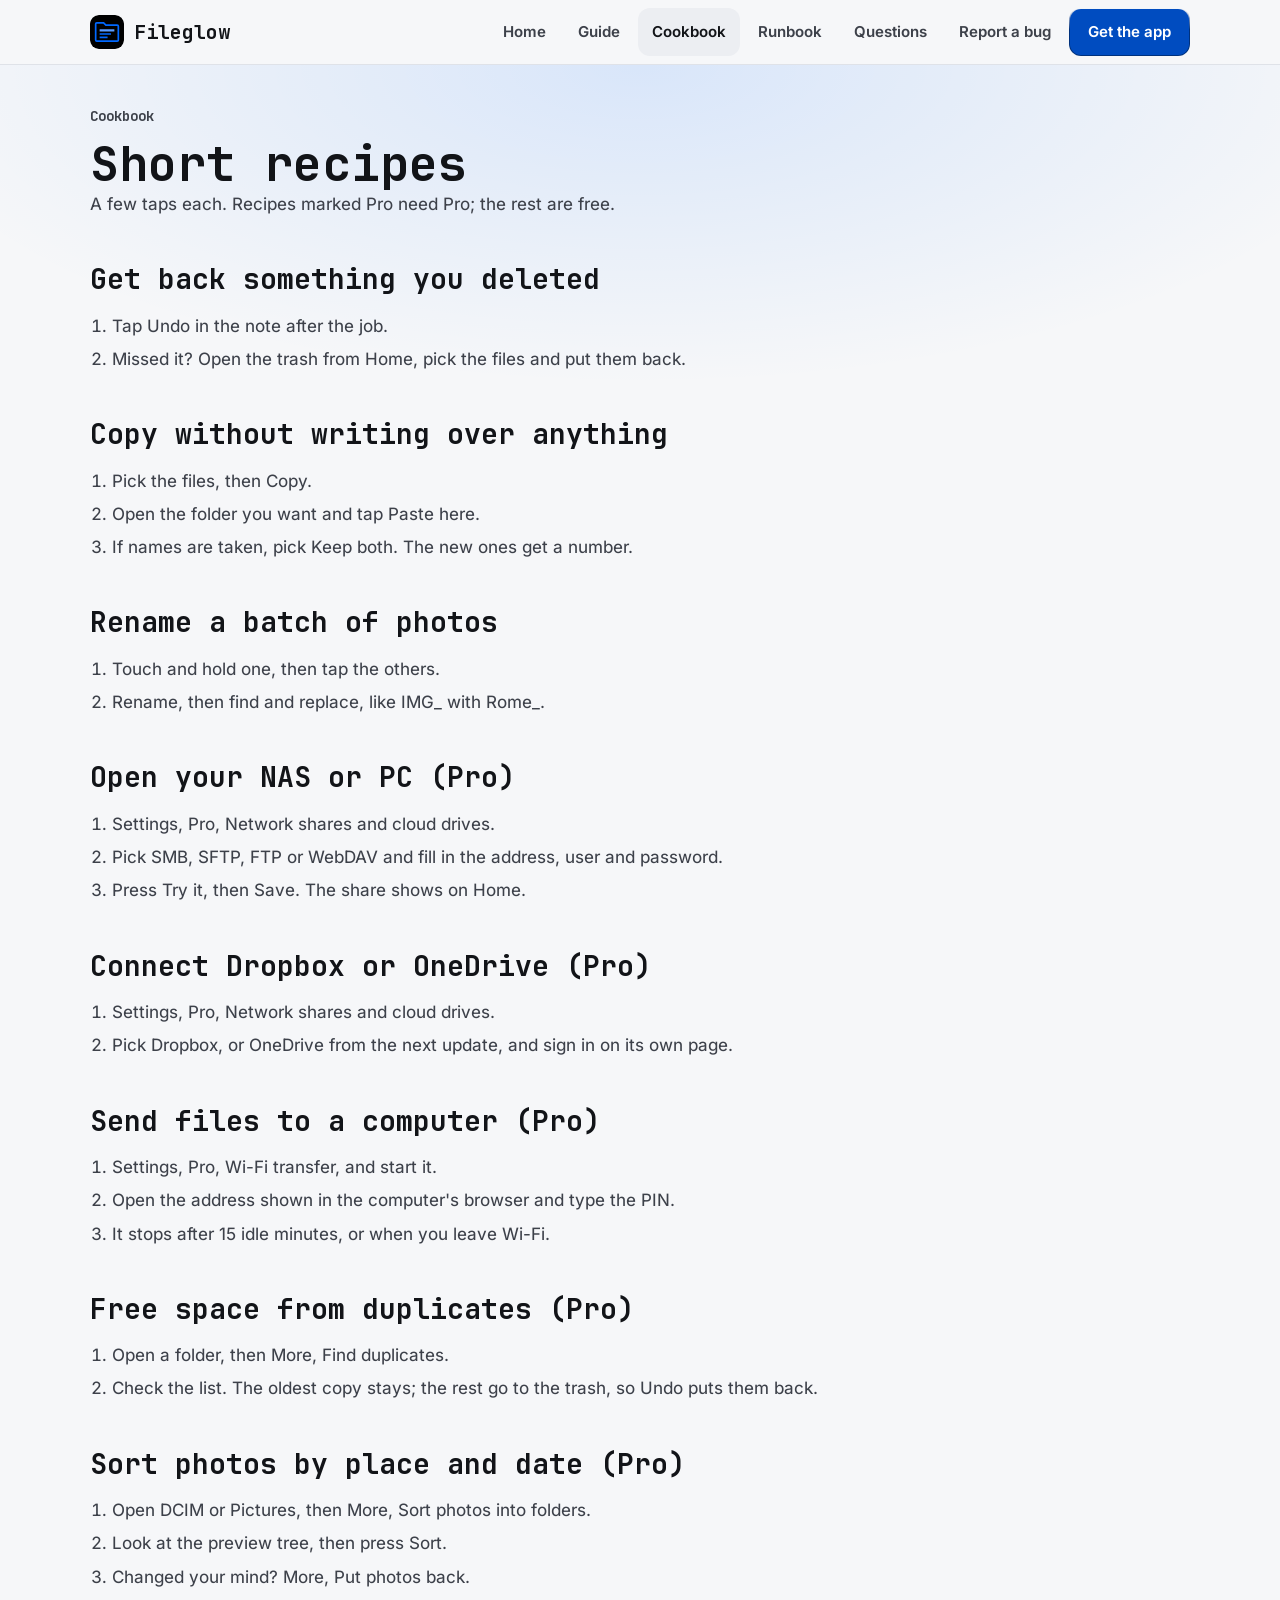
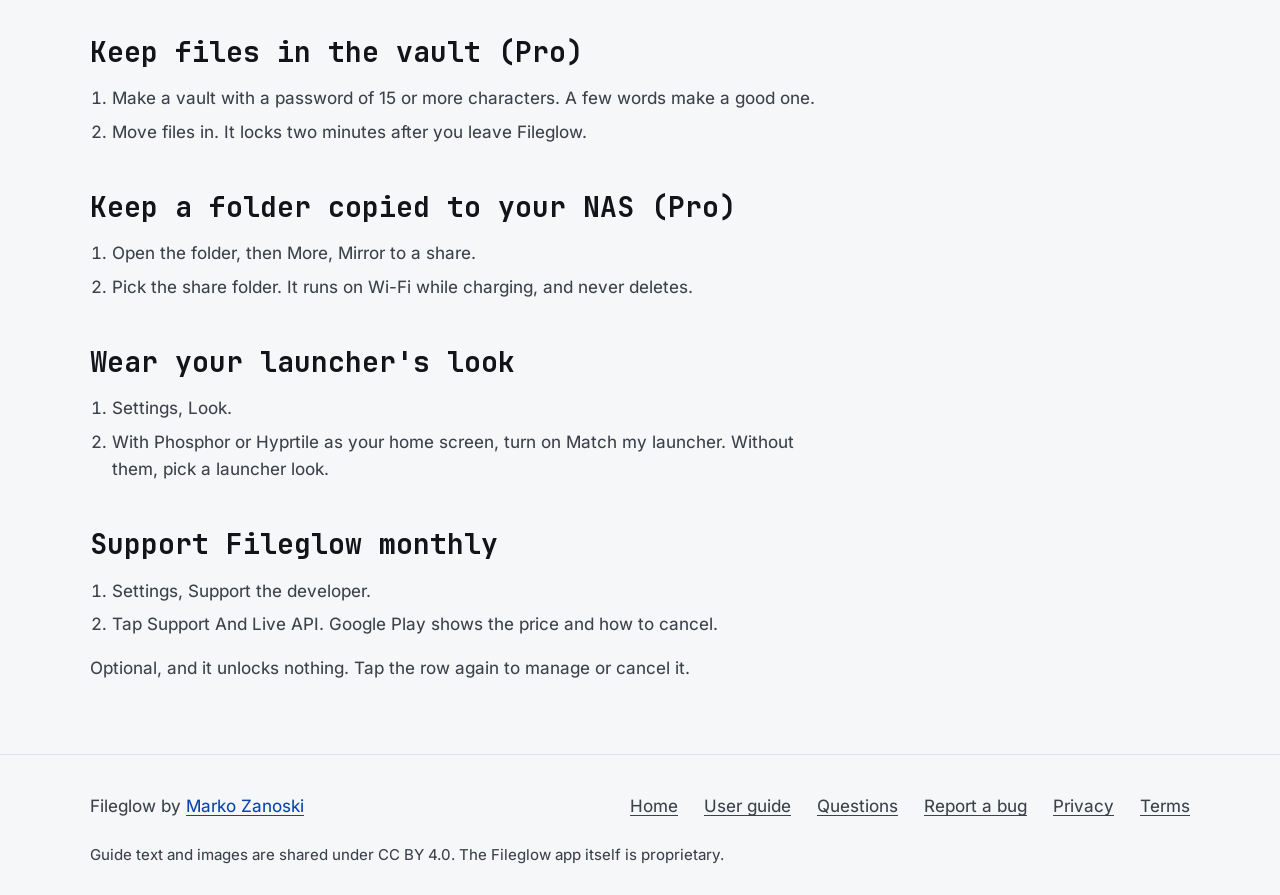
==== docs/cookbook.html @ 3157a940 "Add a cookbook and a runbook, and cover OneDrive, RAR5, the folder menu view options, the zip bomb g" ====
<!doctype html>
<html lang="en">
<head>
<meta charset="utf-8">
<meta name="viewport" content="width=device-width, initial-scale=1, viewport-fit=cover">
<title>Cookbook · Fileglow user guide</title>
<meta name="description" content="Short Fileglow recipes: undo a delete, copy without writing over, connect a NAS or OneDrive, Wi-Fi transfer, duplicates, sort photos, the vault and more.">
<meta name="theme-color" content="#f6f7f9" media="(prefers-color-scheme: light)">
<meta name="theme-color" content="#000000" media="(prefers-color-scheme: dark)">
<meta property="og:title" content="Cookbook · Fileglow user guide">
<meta property="og:description" content="Short Fileglow recipes: undo a delete, copy without writing over, connect a NAS or OneDrive, Wi-Fi transfer, duplicates, sort photos, the vault and more.">
<link rel="icon" href="img/icon.svg" type="image/svg+xml">
<link rel="preload" href="fonts/jetbrains-mono-bold.woff2" as="font" type="font/woff2" crossorigin>
<link rel="preload" href="fonts/inter-regular.woff2" as="font" type="font/woff2" crossorigin>
<style>:root {
color-scheme: light dark;
--zs-fill: #004cc0;
--zs-on-fill: #ffffff;
--zs-glow: #0068ff;
--zs-mono: "JetBrains Mono", ui-monospace, "SF Mono", Menlo, Consolas, monospace;
--zs-sans: "Inter", system-ui, -apple-system, "Segoe UI", Roboto, sans-serif;
--zs-fs: 1;
--zs-type-screen-title: calc(27px * var(--zs-fs));
--zs-type-app-bar-title: calc(22px * var(--zs-fs));
--zs-type-pro-headline: calc(22px * var(--zs-fs));
--zs-type-sheet-title: calc(18px * var(--zs-fs));
--zs-type-sheet-title-big: calc(22px * var(--zs-fs));
--zs-type-section-label: calc(13px * var(--zs-fs));
--zs-type-panel-value: calc(19px * var(--zs-fs));
--zs-type-number: calc(20px * var(--zs-fs));
--zs-type-version: calc(17px * var(--zs-fs));
--zs-type-body: calc(15px * var(--zs-fs));
--zs-type-key: calc(15px * var(--zs-fs));
--zs-type-key-main: calc(16px * var(--zs-fs));
--zs-type-header-key: calc(13px * var(--zs-fs));
--zs-type-item-name: calc(15px * var(--zs-fs));
--zs-type-feature-name: calc(15px * var(--zs-fs));
--zs-type-pitch: calc(14.5px * var(--zs-fs));
--zs-type-hint: calc(14px * var(--zs-fs));
--zs-type-small: calc(13.5px * var(--zs-fs));
--zs-type-feature-line: calc(13px * var(--zs-fs));
--zs-type-nav-label: calc(12.5px * var(--zs-fs));
--zs-type-chip: calc(12.5px * var(--zs-fs));
--zs-type-meta: calc(12.5px * var(--zs-fs));
--zs-type-axis: calc(12px * var(--zs-fs));
--zs-r-plate: 16px;
--zs-r-key: 14px;
--zs-r-key-focus-inner: 10px;
--zs-r-header-key: 12px;
--zs-r-icon-button: 12px;
--zs-r-row: 12px;
--zs-r-note: 12px;
--zs-r-theme-tile: 14px;
--zs-r-tile-preview: 9px;
--zs-r-feature-tile: 10px;
--zs-r-list-icon: 10px;
--zs-r-sheet-top: 24px;
--zs-r-grab: 4px;
--zs-r-pill: 999px;
--zs-r-chip: 999px;
--zs-r-switch: 999px;
--zs-key-h: 52px;
--zs-header-key-h: 48px;
--zs-touch: 48px;
--zs-row-h: 52px;
--zs-item-h: 56px;
--zs-nav-item-h: 56px;
--zs-pill-w: 60px;
--zs-pill-h: 32px;
--zs-pro-row-h: 60px;
--zs-content-max: 1100px;
--zs-press-ms: 70ms;
--zs-release-ms: 140ms;
--zs-look-ms: 250ms;
--zs-pill-ms: 200ms;
--zs-s0: 2px;
--zs-s1: 4px;
--zs-s2: 6px;
--zs-s3: 8px;
--zs-s4: 10px;
--zs-s5: 12px;
--zs-s6: 14px;
--zs-s7: 16px;
--zs-s8: 18px;
--zs-s9: 22px;
--zs-s10: 26px;
--zs-s11: 28px;
--zs-s12: 32px;
--zs-s13: 48px;
--zs-ground: #f6f7f9;
--zs-plate: #ffffff;
--zs-well: #eceef2;
--zs-line: #dfe2e8;
--zs-edge: #7b808c;
--zs-bevel: #ffffff;
--zs-text: #121418;
--zs-soft: #3d414a;
--zs-blue: #0a45ad;
--zs-on-blue: #ffffff;
--zs-ok: #0a5530;
--zs-warn: #5c3a00;
--zs-bad: #931313;
--zs-scrim: rgba(18,20,24,.38);
--zs-chosen: #e8f0ff;
--zs-on-chosen: #0a3f9e;
--zs-risky-fill: #fde8e7;
--zs-risky-text: #8a1010;
--zs-risky-line: #d42a20;
--zs-live-dot: #1a7f4b;
}
@media (prefers-color-scheme: dark) {
:root:not([data-look]), :root[data-look="auto"] {
--zs-ground: #000000;
--zs-plate: #0d0d10;
--zs-well: #16171b;
--zs-line: #24252b;
--zs-edge: #646771;
--zs-bevel: #34363e;
--zs-text: #ffffff;
--zs-soft: #b6b8c0;
--zs-blue: #7aaeff;
--zs-on-blue: #04132e;
--zs-ok: #6fdc9b;
--zs-warn: #f2c06b;
--zs-bad: #ff9d97;
--zs-scrim: rgba(0,0,0,.6);
--zs-chosen: #0a2350;
--zs-on-chosen: #ffffff;
--zs-risky-fill: #2a0d10;
--zs-risky-text: #ffb4ae;
--zs-risky-line: #ff5a4f;
--zs-live-dot: #3ecf8e;
}
}
:root[data-look="light"] {
color-scheme: light;
--zs-ground: #f6f7f9;
--zs-plate: #ffffff;
--zs-well: #eceef2;
--zs-line: #dfe2e8;
--zs-edge: #7b808c;
--zs-bevel: #ffffff;
--zs-text: #121418;
--zs-soft: #3d414a;
--zs-blue: #0a45ad;
--zs-on-blue: #ffffff;
--zs-ok: #0a5530;
--zs-warn: #5c3a00;
--zs-bad: #931313;
--zs-scrim: rgba(18,20,24,.38);
--zs-chosen: #e8f0ff;
--zs-on-chosen: #0a3f9e;
--zs-risky-fill: #fde8e7;
--zs-risky-text: #8a1010;
--zs-risky-line: #d42a20;
--zs-live-dot: #1a7f4b;
}
:root[data-look="dark"] {
color-scheme: dark;
--zs-ground: #111215;
--zs-plate: #18191d;
--zs-well: #1f2126;
--zs-line: #2a2c33;
--zs-edge: #6c707b;
--zs-bevel: #3a3d46;
--zs-text: #eceef2;
--zs-soft: #b5b8c1;
--zs-blue: #86b6ff;
--zs-on-blue: #04132e;
--zs-ok: #6fdc9b;
--zs-warn: #f2c06b;
--zs-bad: #ff9d97;
--zs-scrim: rgba(0,0,0,.55);
--zs-chosen: #0a2350;
--zs-on-chosen: #ffffff;
--zs-risky-fill: #2a0d10;
--zs-risky-text: #ffb4ae;
--zs-risky-line: #ff5a4f;
--zs-live-dot: #3ecf8e;
}
:root[data-look="black"] {
color-scheme: dark;
--zs-ground: #000000;
--zs-plate: #0d0d10;
--zs-well: #16171b;
--zs-line: #24252b;
--zs-edge: #646771;
--zs-bevel: #34363e;
--zs-text: #ffffff;
--zs-soft: #b6b8c0;
--zs-blue: #7aaeff;
--zs-on-blue: #04132e;
--zs-ok: #6fdc9b;
--zs-warn: #f2c06b;
--zs-bad: #ff9d97;
--zs-scrim: rgba(0,0,0,.6);
--zs-chosen: #0a2350;
--zs-on-chosen: #ffffff;
--zs-risky-fill: #2a0d10;
--zs-risky-text: #ffb4ae;
--zs-risky-line: #ff5a4f;
--zs-live-dot: #3ecf8e;
}
@media (prefers-reduced-motion: reduce) { :root { --zs-press-ms: 0ms; --zs-release-ms: 0ms; --zs-look-ms: 0ms; --zs-pill-ms: 0ms; } }
@font-face { font-family: Inter; src: url(fonts/inter-regular.woff2) format("woff2"); font-weight: 400; font-display: swap; }
@font-face { font-family: Inter; src: url(fonts/inter-semibold.woff2) format("woff2"); font-weight: 600; font-display: swap; }
@font-face { font-family: "JetBrains Mono"; src: url(fonts/jetbrains-mono-bold.woff2) format("woff2"); font-weight: 700; font-display: swap; }
* { box-sizing: border-box; }
html { background: var(--zs-ground); scroll-behavior: smooth; -webkit-text-size-adjust: 100%; }
@media (prefers-reduced-motion: reduce) { html { scroll-behavior: auto; } }
body { margin: 0; color: var(--zs-text); background: var(--zs-ground); font: 400 1.0625rem/1.6 var(--zs-sans); -webkit-font-smoothing: antialiased; }
img, svg { display: block; max-width: 100%; }
a { color: var(--zs-blue); text-underline-offset: .2em; }
a:hover { text-decoration-thickness: 2px; }
:focus-visible { outline: 2px solid var(--zs-glow); outline-offset: 3px; border-radius: var(--zs-r-row); }
.skip { position: absolute; left: -999px; top: 8px; z-index: 20; background: var(--zs-fill); color: var(--zs-on-fill); padding: 12px 18px; border-radius: var(--zs-r-key); font-weight: 600; }
.skip:focus { left: 12px; }
.wrap { width: min(var(--zs-content-max), 100% - 40px); margin-inline: auto; }
h1, h2, .lbl { font-family: var(--zs-mono); font-weight: 700; letter-spacing: 0; margin: 0; }
h1, h2, h3 { text-wrap: balance; }
p, li, dd { text-wrap: pretty; }
h1 { font-size: clamp(2rem, 5.2vw, 3rem); line-height: 1.12; }
h2 { font-size: clamp(1.375rem, 3vw, 1.75rem); line-height: 1.2; margin: 44px 0 12px; }
h3, .h3 { font: 600 1.125rem/1.35 var(--zs-sans); margin: 0; }
.lbl { font-size: .875rem; color: var(--zs-soft); margin: 0 0 10px; }
p { margin: 0; }
p + p { margin-top: 12px; }
.bar { position: sticky; top: 0; z-index: 10; background: var(--zs-ground); border-bottom: 1px solid var(--zs-line); padding-top: env(safe-area-inset-top, 0px); }
.bar .wrap { display: flex; flex-wrap: wrap; align-items: center; justify-content: space-between; gap: 0 12px; min-height: 64px; padding-block: 8px; }
.brand { display: flex; align-items: center; gap: 10px; min-height: 48px; color: var(--zs-text); text-decoration: none; font: 700 1.25rem/1 var(--zs-mono); white-space: nowrap; }
.brand img { width: 34px; height: 34px; border-radius: 9px; }
.bar nav { display: flex; align-items: center; gap: 4px; }
.bar nav a { display: inline-flex; align-items: center; min-height: 48px; padding: 0 14px; border-radius: var(--zs-r-row); color: var(--zs-soft); font-weight: 600; font-size: .9375rem; text-decoration: none; white-space: nowrap; }
.bar nav a:hover, .bar nav a[aria-current] { color: var(--zs-text); background: var(--zs-well); }
@media (max-width: 760px) { .hide-s { display: none !important; } }
.key { display: inline-flex; align-items: center; justify-content: center; gap: 10px; min-height: var(--zs-key-h); padding: 0 22px; border-radius: var(--zs-r-key); border: 1px solid transparent; font: 600 1rem/1.2 var(--zs-sans); text-decoration: none; text-align: center; cursor: pointer; transition: transform var(--zs-release-ms) ease, filter var(--zs-release-ms) ease; }
.key:active { transform: scale(.97); transition-duration: var(--zs-press-ms); }
.key.filled, .bar nav a.key { color: var(--zs-on-fill); background: linear-gradient(var(--zs-fill), var(--zs-fill)) padding-box, linear-gradient(to bottom, rgba(255,255,255,.32), color-mix(in srgb, var(--zs-fill) 65%, #000) 45%) border-box; }
.key.filled:hover, .bar nav a.key:hover { color: var(--zs-on-fill); filter: brightness(1.08); }
.bar nav a.key { min-height: 48px; padding: 0 18px; border-radius: var(--zs-r-header-key); }
.key.tonal { color: var(--zs-text); background: linear-gradient(var(--zs-well), var(--zs-well)) padding-box, linear-gradient(to bottom, var(--zs-bevel), var(--zs-line) 45%) border-box; }
.keys { display: grid; gap: 10px; margin-top: 28px; max-width: 34rem; }
@media (min-width: 35em) { .keys { grid-auto-flow: column; grid-auto-columns: minmax(0, 1fr); } }
.plate { background: var(--zs-plate); border: 1px solid var(--zs-line); border-radius: var(--zs-r-plate); box-shadow: 0 1px 0 var(--zs-bevel) inset; }
.page { position: relative; isolation: isolate; padding-block: 40px 72px; }
.page::before { content: ""; position: absolute; inset: 0 0 auto; height: 320px; z-index: -1; pointer-events: none; background: radial-gradient(60% 100% at 50% 0%, color-mix(in srgb, var(--zs-glow) 12%, transparent), transparent); }
.lede { margin-top: 16px; max-width: 40rem; color: var(--zs-soft); font-size: clamp(1.0625rem, 1.8vw, 1.25rem); }
.doc { max-width: 46rem; overflow-wrap: break-word; }
.doc p, .doc li { color: var(--zs-soft); }
.doc strong, .doc b { color: var(--zs-text); font-weight: 600; }
.doc ul, .doc ol { padding-left: 1.3em; }
.doc li + li { margin-top: 6px; }
dl.rows { margin: 16px 0 0; padding: 4px 0; }
dl.rows > div { padding: 14px 18px; }
dl.rows > div + div { border-top: 1px solid var(--zs-line); }
dl.rows dt { font-weight: 600; color: var(--zs-text); }
dl.rows dd { margin: 2px 0 0; color: var(--zs-soft); }
.with-shot { display: grid; grid-template-columns: minmax(0, 1fr); gap: 24px; align-items: start; }
@media (min-width: 840px) { .with-shot { grid-template-columns: minmax(0, 1fr) 260px; gap: 56px; } .with-shot > figure { position: sticky; top: 88px; margin-top: 44px; } }
figure { margin: 0; }
figure img { width: 100%; height: auto; aspect-ratio: 9 / 20; border-radius: 20px; border: 1px solid var(--zs-line); background: var(--zs-plate); }
.with-shot > figure { max-width: 260px; }
figcaption { margin-top: 10px; font-weight: 600; }
figcaption span { display: block; font-weight: 400; color: var(--zs-soft); font-size: .9375rem; }
.shots { display: grid; gap: 16px; grid-template-columns: repeat(2, minmax(0, 1fr)); margin: 32px 0 0; padding: 0; list-style: none; }
@media (min-width: 840px) { .shots { grid-template-columns: repeat(4, minmax(0, 1fr)); gap: 24px; } }
figure.tv img { aspect-ratio: 16 / 9; border-radius: 14px; }
.tvshots { display: grid; gap: 20px; grid-template-columns: minmax(0, 1fr); margin: 24px 0 0; padding: 0; list-style: none; }
@media (min-width: 640px) { .tvshots { grid-template-columns: repeat(2, minmax(0, 1fr)); } }
.cards { display: grid; gap: 12px; margin-top: 24px; }
@media (min-width: 840px) { .cards { grid-template-columns: 1fr 1fr; } }
.card { padding: 22px; display: flex; flex-direction: column; gap: 6px; }
.card p { color: var(--zs-soft); }
.card .key { margin-top: auto; align-self: start; }
.card p:last-of-type { margin-bottom: 14px; }
.mail { color: var(--zs-text); }
.sr { position: absolute; width: 1px; height: 1px; overflow: hidden; clip-path: inset(50%); white-space: nowrap; }
footer { border-top: 1px solid var(--zs-line); padding: 28px 0 calc(28px + env(safe-area-inset-bottom, 0px)); color: var(--zs-soft); }
footer .wrap { display: flex; flex-wrap: wrap; gap: 12px 24px; justify-content: space-between; align-items: center; }
footer nav { display: flex; flex-wrap: wrap; gap: 2px; margin-inline: -12px; }
footer nav a { display: inline-flex; align-items: center; min-height: 48px; padding: 0 12px; color: var(--zs-soft); border-radius: var(--zs-r-row); }
footer nav a:hover, footer nav a[aria-current] { color: var(--zs-text); }
footer .lic { flex-basis: 100%; font-size: .9375rem; }
@media (min-width: 2200px) { html { font-size: 130%; } .wrap { width: min(1600px, 100% - 96px); } }
@media (min-width: 3200px) { html { font-size: 180%; } .wrap { width: min(2400px, 100% - 160px); } }
@media (prefers-reduced-motion: reduce) { .key { transition: none; } .key:active { transform: none; } }</style>
</head>
<body>
<a class="skip" href="#main">Skip to content</a>
<header class="bar">
  <div class="wrap">
    <a class="brand" href="index.html"><img src="img/icon.svg" alt="" width="34" height="34"><span>Fileglow</span></a>
    <nav aria-label="Guide pages"><a class="hide-s" href="index.html">Home</a><a class="hide-s" href="guide.html">Guide</a><a class="hide-s" href="cookbook.html" aria-current="page">Cookbook</a><a class="hide-s" href="runbook.html">Runbook</a><a class="hide-s" href="faq.html">Questions</a><a class="hide-s" href="report.html">Report a bug</a><a class="key" href="https://play.google.com/store/apps/details?id=com.zanoshky.fileglow">Get the app</a></nav>
  </div>
</header>
<main id="main" class="page">
  <div class="wrap">

    <div class="doc">
    <p class="lbl">Cookbook</p>
    <h1>Short recipes</h1>
    <p>A few taps each. Recipes marked Pro need Pro; the rest are free.</p>

    <h2>Get back something you deleted</h2>
    <ol><li>Tap Undo in the note after the job.</li><li>Missed it? Open the trash from Home, pick the files and put them back.</li></ol>

    <h2>Copy without writing over anything</h2>
    <ol><li>Pick the files, then Copy.</li><li>Open the folder you want and tap Paste here.</li><li>If names are taken, pick Keep both. The new ones get a number.</li></ol>

    <h2>Rename a batch of photos</h2>
    <ol><li>Touch and hold one, then tap the others.</li><li>Rename, then find and replace, like IMG_ with Rome_.</li></ol>

    <h2>Open your NAS or PC (Pro)</h2>
    <ol><li>Settings, Pro, Network shares and cloud drives.</li><li>Pick SMB, SFTP, FTP or WebDAV and fill in the address, user and password.</li><li>Press Try it, then Save. The share shows on Home.</li></ol>

    <h2>Connect Dropbox or OneDrive (Pro)</h2>
    <ol><li>Settings, Pro, Network shares and cloud drives.</li><li>Pick Dropbox, or OneDrive from the next update, and sign in on its own page.</li></ol>

    <h2>Send files to a computer (Pro)</h2>
    <ol><li>Settings, Pro, Wi-Fi transfer, and start it.</li><li>Open the address shown in the computer's browser and type the PIN.</li><li>It stops after 15 idle minutes, or when you leave Wi-Fi.</li></ol>

    <h2>Free space from duplicates (Pro)</h2>
    <ol><li>Open a folder, then More, Find duplicates.</li><li>Check the list. The oldest copy stays; the rest go to the trash, so Undo puts them back.</li></ol>

    <h2>Sort photos by place and date (Pro)</h2>
    <ol><li>Open DCIM or Pictures, then More, Sort photos into folders.</li><li>Look at the preview tree, then press Sort.</li><li>Changed your mind? More, Put photos back.</li></ol>

    <h2>Keep files in the vault (Pro)</h2>
    <ol><li>Make a vault with a password of 15 or more characters. A few words make a good one.</li><li>Move files in. It locks two minutes after you leave Fileglow.</li></ol>

    <h2>Keep a folder copied to your NAS (Pro)</h2>
    <ol><li>Open the folder, then More, Mirror to a share.</li><li>Pick the share folder. It runs on Wi-Fi while charging, and never deletes.</li></ol>

    <h2>Wear your launcher's look</h2>
    <ol><li>Settings, Look.</li><li>With Phosphor or Hyprtile as your home screen, turn on Match my launcher. Without them, pick a launcher look.</li></ol>

    <h2>Support Fileglow monthly</h2>
    <ol><li>Settings, Support the developer.</li><li>Tap Support And Live API. Google Play shows the price and how to cancel.</li></ol>
    <p>Optional, and it unlocks nothing. Tap the row again to manage or cancel it.</p>
    </div>

  </div>
</main>
<footer>
  <div class="wrap">
    <span>Fileglow by <a href="https://zanoski.com">Marko Zanoski</a></span>
    <nav aria-label="Footer"><a href="https://fileglow.zanoski.com">Home</a><a href="index.html">User guide</a><a href="faq.html">Questions</a><a href="report.html">Report a bug</a><a href="https://fileglow.zanoski.com/privacy">Privacy</a><a href="https://fileglow.zanoski.com/terms">Terms</a></nav>
    <p class="lic">Guide text and images are shared under CC BY 4.0. The Fileglow app itself is proprietary.</p>
  </div>
</footer>
</body>
</html>
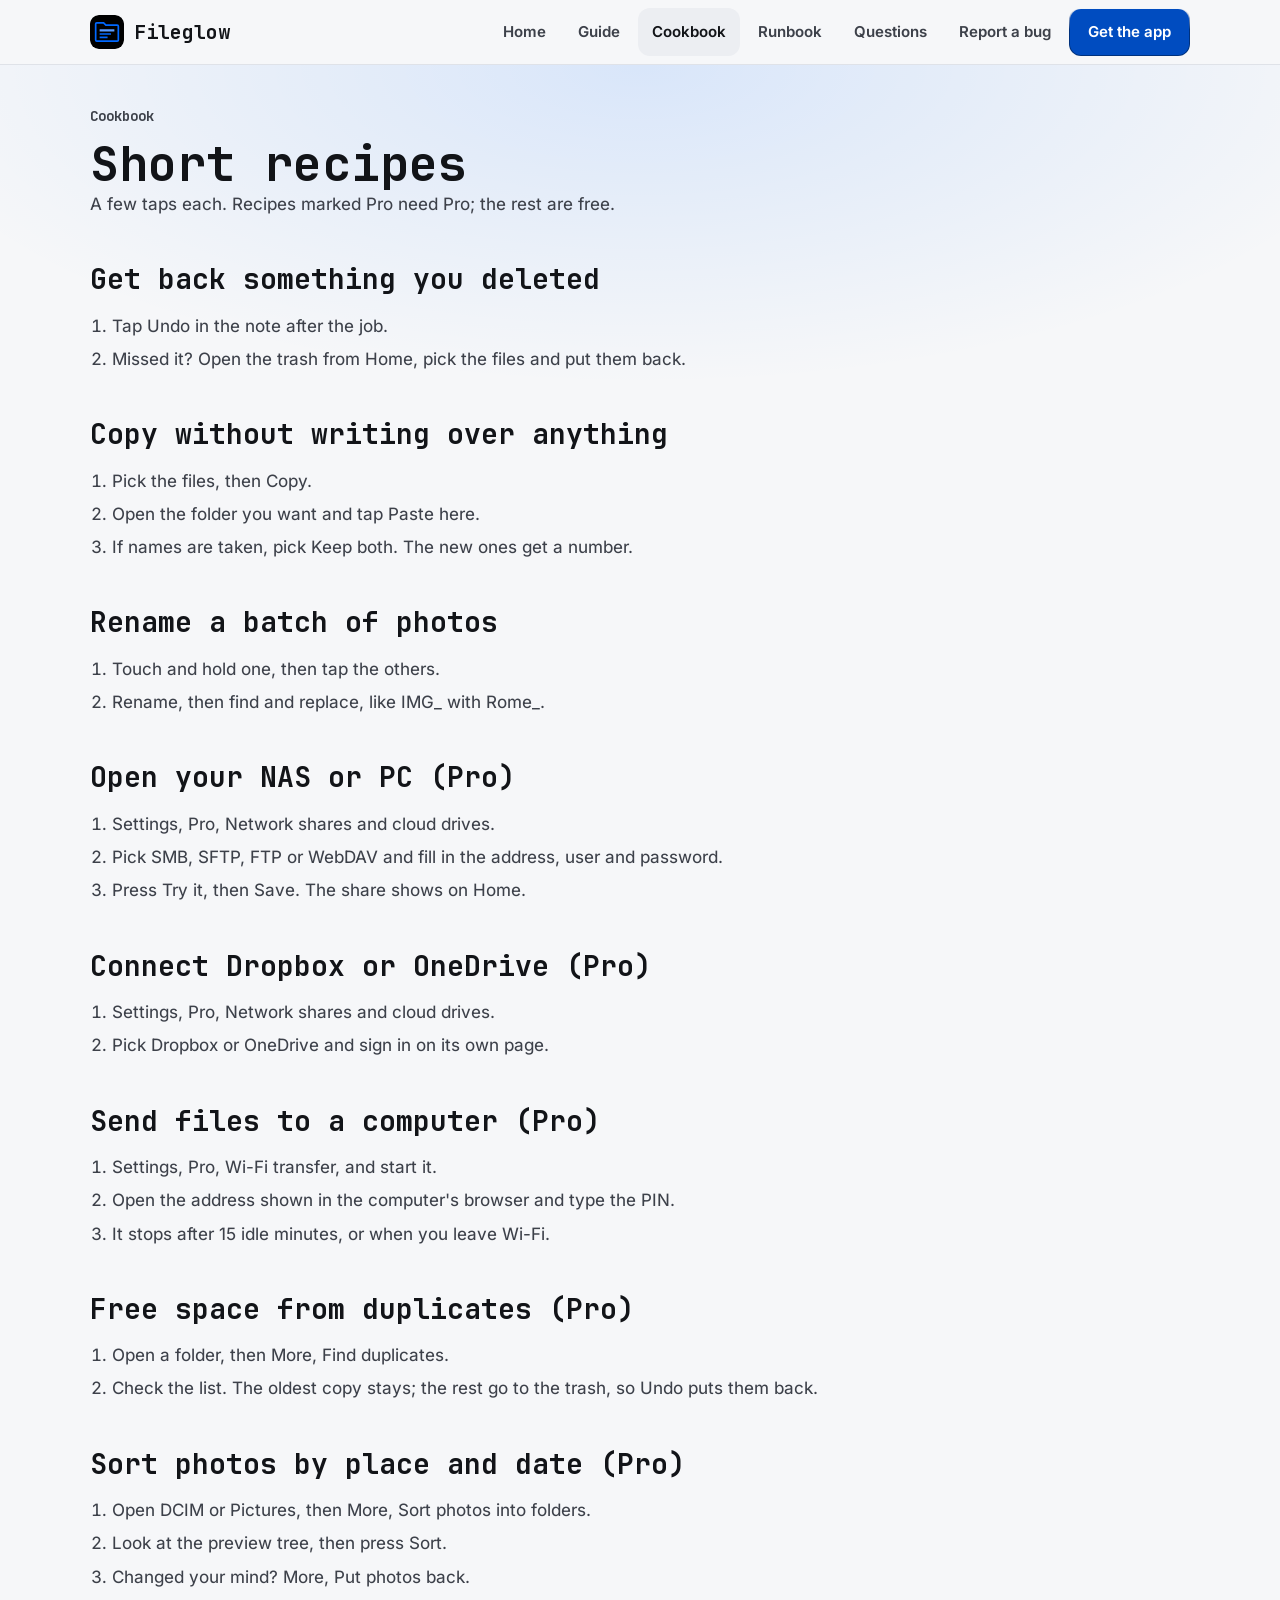
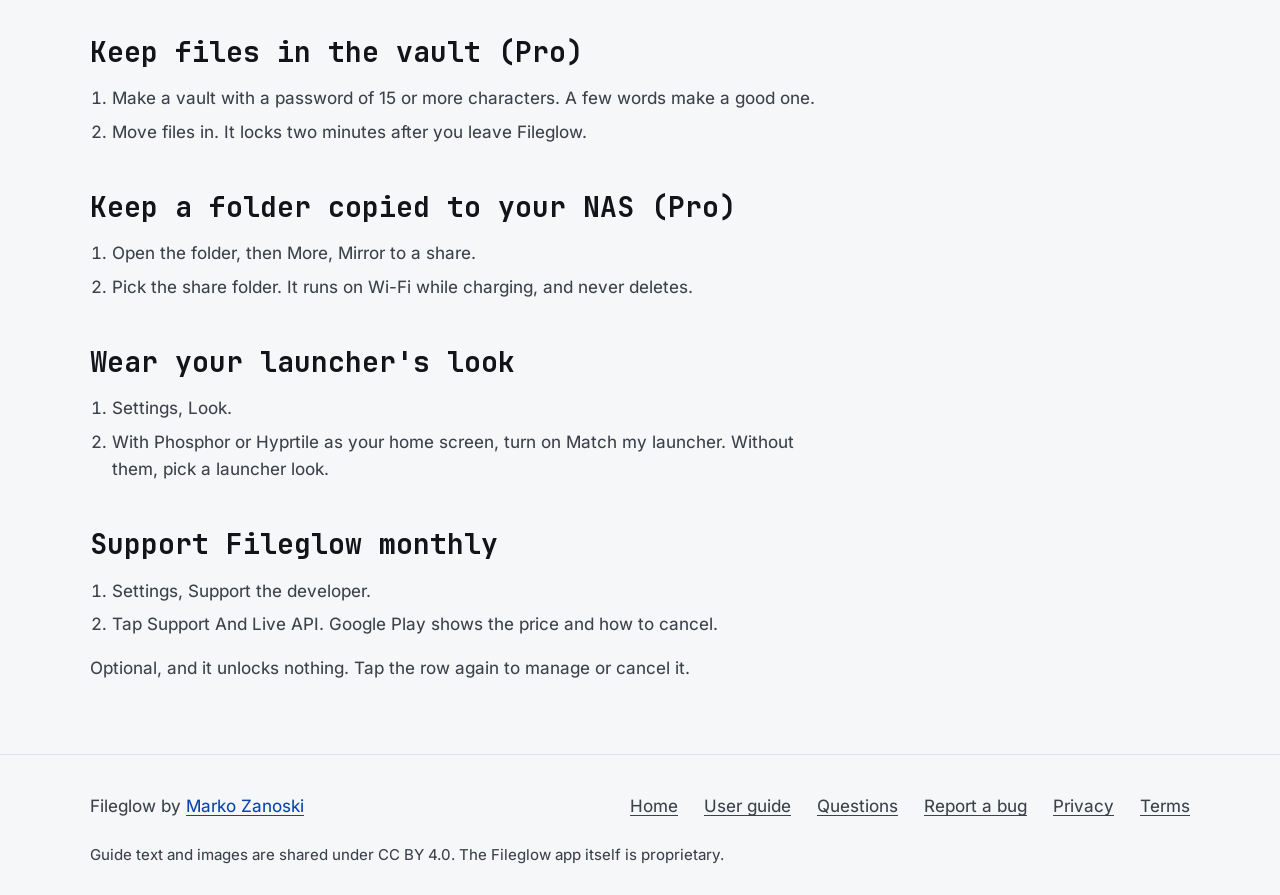
==== commit 98f9e649: "Production: the new features are shipped, not the next update" ====
--- a/docs/cookbook.html
+++ b/docs/cookbook.html
@@ -314,7 +314,7 @@
     <ol><li>Settings, Pro, Network shares and cloud drives.</li><li>Pick SMB, SFTP, FTP or WebDAV and fill in the address, user and password.</li><li>Press Try it, then Save. The share shows on Home.</li></ol>
 
     <h2>Connect Dropbox or OneDrive (Pro)</h2>
-    <ol><li>Settings, Pro, Network shares and cloud drives.</li><li>Pick Dropbox, or OneDrive from the next update, and sign in on its own page.</li></ol>
+    <ol><li>Settings, Pro, Network shares and cloud drives.</li><li>Pick Dropbox or OneDrive and sign in on its own page.</li></ol>
 
     <h2>Send files to a computer (Pro)</h2>
     <ol><li>Settings, Pro, Wi-Fi transfer, and start it.</li><li>Open the address shown in the computer's browser and type the PIN.</li><li>It stops after 15 idle minutes, or when you leave Wi-Fi.</li></ol>
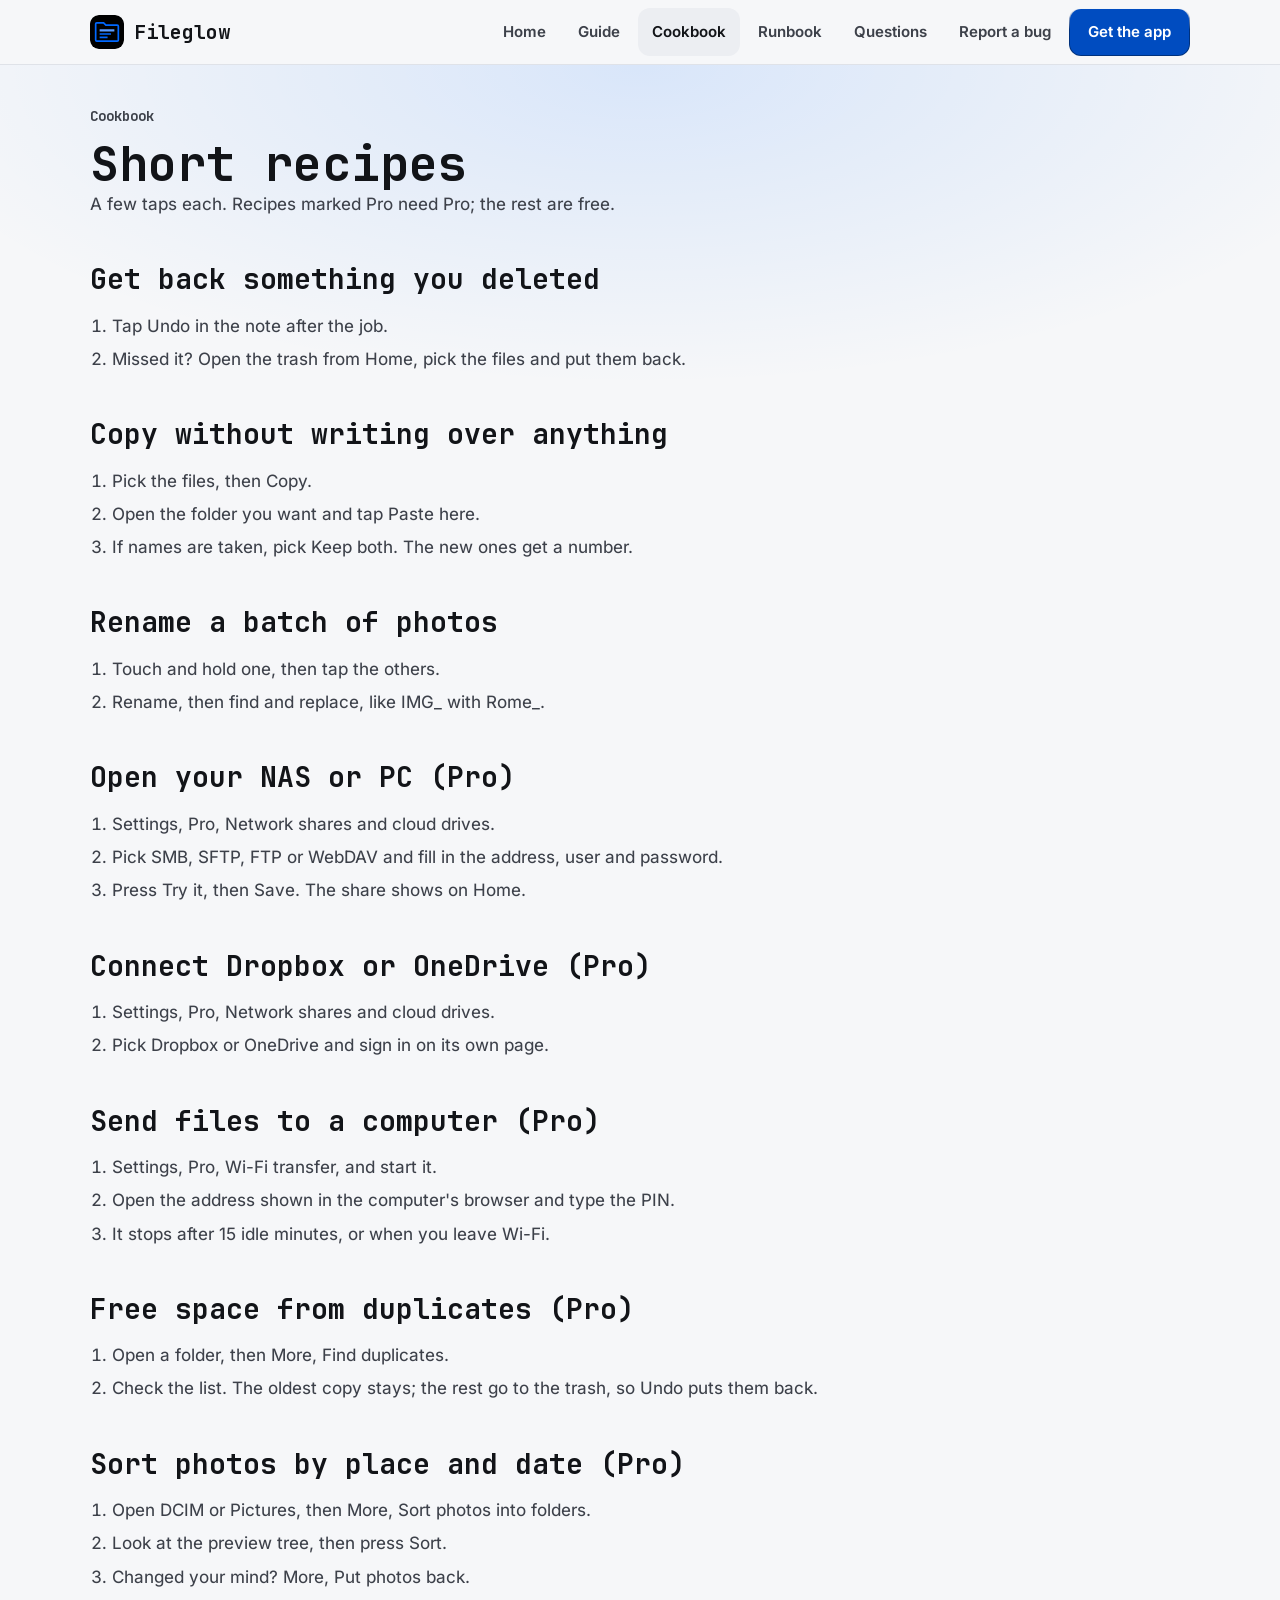
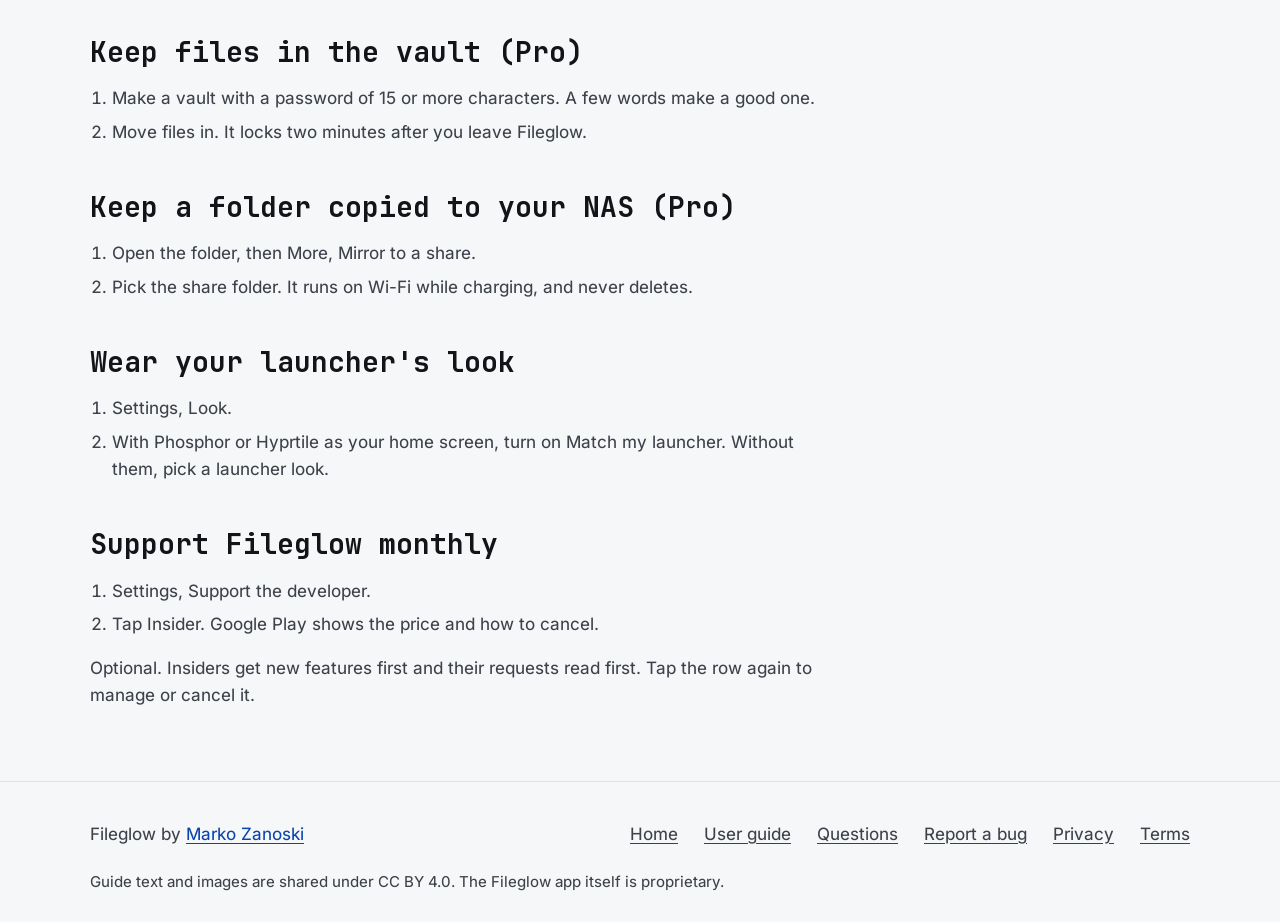
==== commit 971fc79f: "Insider: report page marks Insider requests, wording for the subscription Opened with ?insider=1 fro" ====
--- a/docs/cookbook.html
+++ b/docs/cookbook.html
@@ -335,8 +335,8 @@
     <ol><li>Settings, Look.</li><li>With Phosphor or Hyprtile as your home screen, turn on Match my launcher. Without them, pick a launcher look.</li></ol>
 
     <h2>Support Fileglow monthly</h2>
-    <ol><li>Settings, Support the developer.</li><li>Tap Support And Live API. Google Play shows the price and how to cancel.</li></ol>
-    <p>Optional, and it unlocks nothing. Tap the row again to manage or cancel it.</p>
+    <ol><li>Settings, Support the developer.</li><li>Tap Insider. Google Play shows the price and how to cancel.</li></ol>
+    <p>Optional. Insiders get new features first and their requests read first. Tap the row again to manage or cancel it.</p>
     </div>
 
   </div>
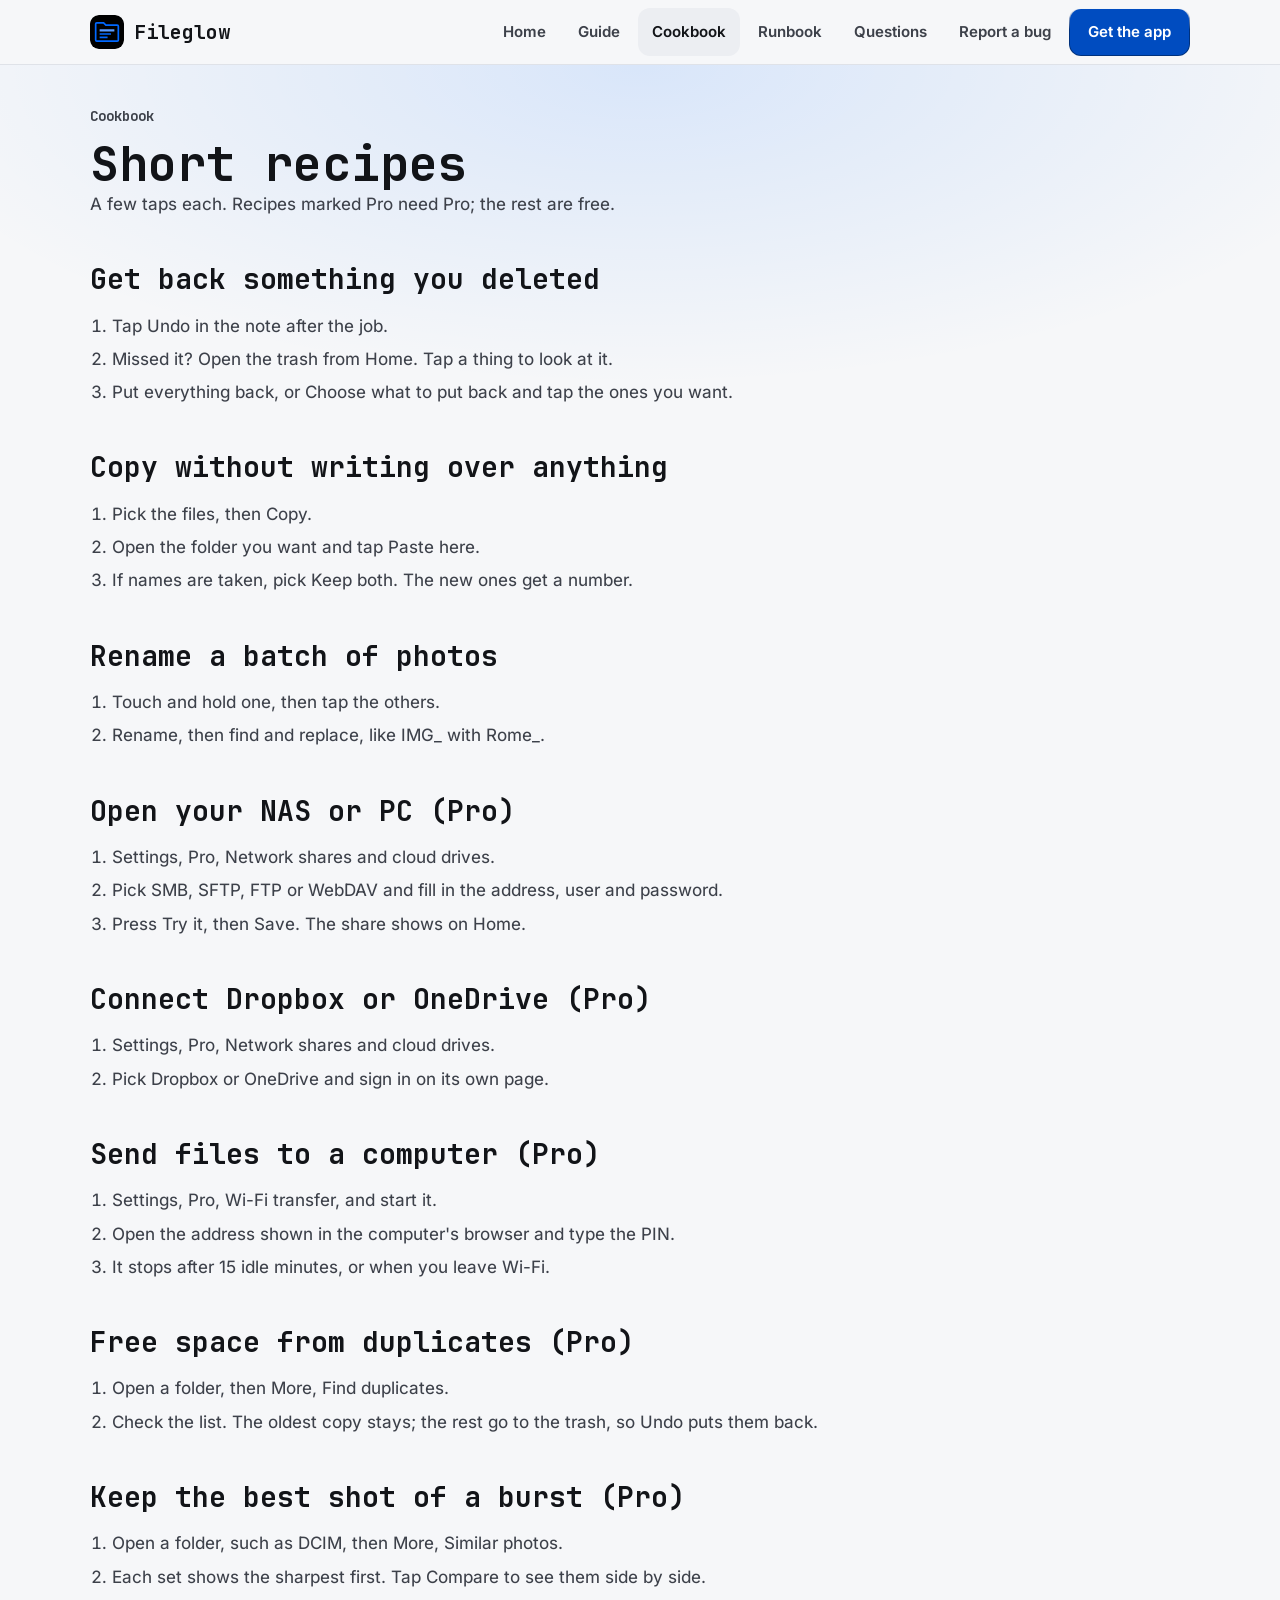
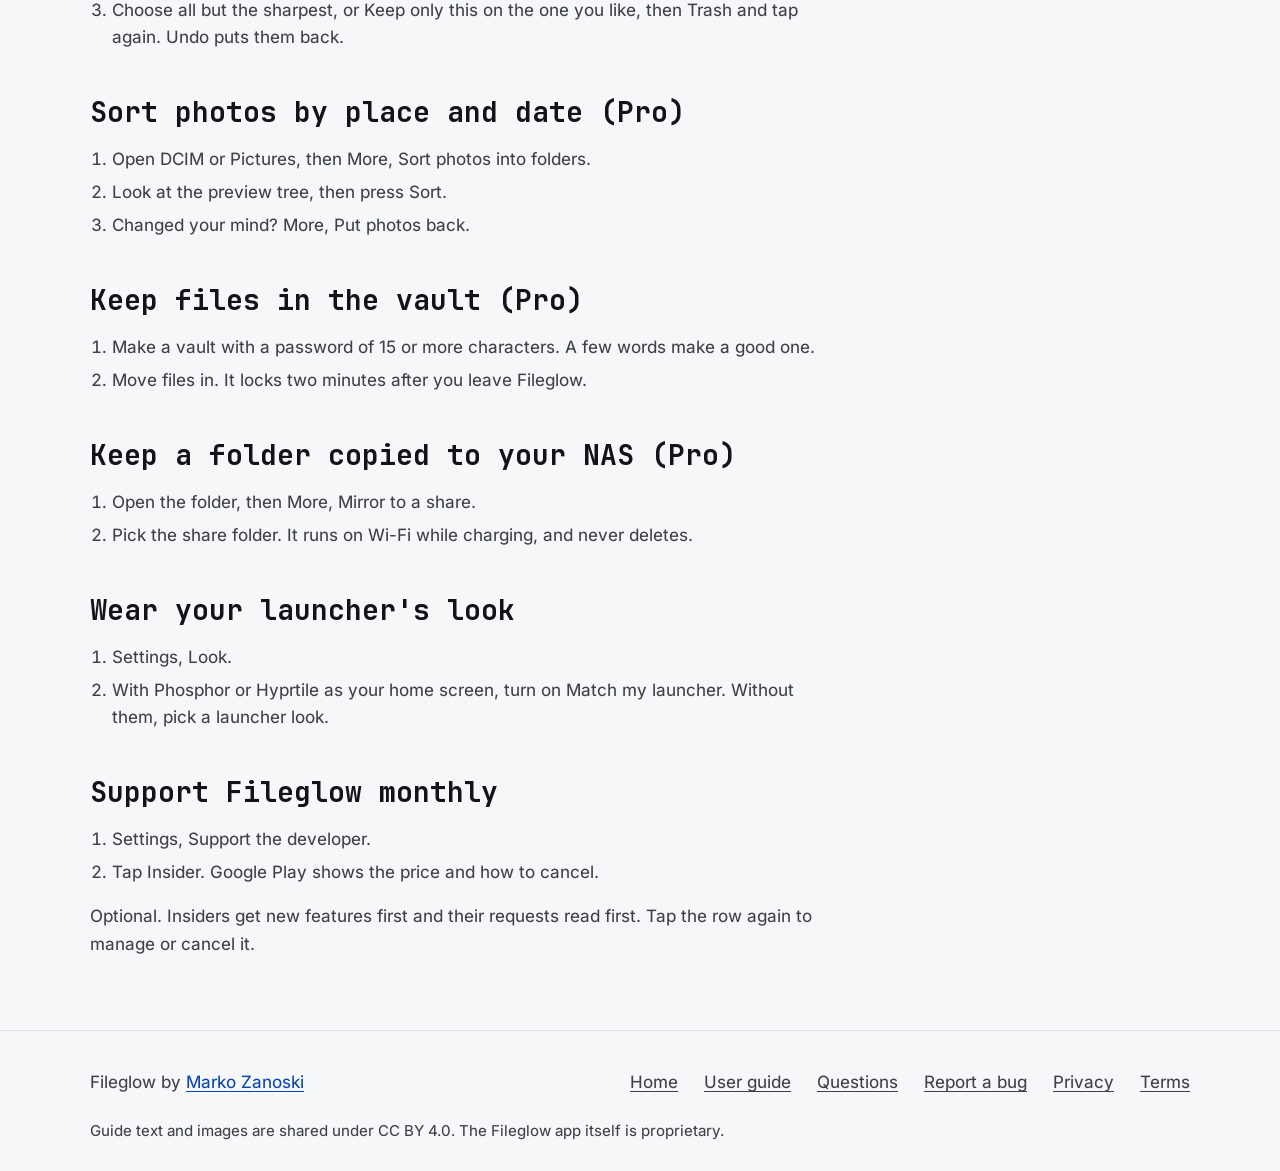
==== commit 13ab916e: "Guide: similar photos, the trash page with put back all or some, duplicates to compare Ready for Fil" ====
--- a/docs/cookbook.html
+++ b/docs/cookbook.html
@@ -302,7 +302,7 @@
     <p>A few taps each. Recipes marked Pro need Pro; the rest are free.</p>
 
     <h2>Get back something you deleted</h2>
-    <ol><li>Tap Undo in the note after the job.</li><li>Missed it? Open the trash from Home, pick the files and put them back.</li></ol>
+    <ol><li>Tap Undo in the note after the job.</li><li>Missed it? Open the trash from Home. Tap a thing to look at it.</li><li>Put everything back, or Choose what to put back and tap the ones you want.</li></ol>
 
     <h2>Copy without writing over anything</h2>
     <ol><li>Pick the files, then Copy.</li><li>Open the folder you want and tap Paste here.</li><li>If names are taken, pick Keep both. The new ones get a number.</li></ol>
@@ -321,6 +321,9 @@
 
     <h2>Free space from duplicates (Pro)</h2>
     <ol><li>Open a folder, then More, Find duplicates.</li><li>Check the list. The oldest copy stays; the rest go to the trash, so Undo puts them back.</li></ol>
+
+    <h2>Keep the best shot of a burst (Pro)</h2>
+    <ol><li>Open a folder, such as DCIM, then More, Similar photos.</li><li>Each set shows the sharpest first. Tap Compare to see them side by side.</li><li>Choose all but the sharpest, or Keep only this on the one you like, then Trash and tap again. Undo puts them back.</li></ol>
 
     <h2>Sort photos by place and date (Pro)</h2>
     <ol><li>Open DCIM or Pictures, then More, Sort photos into folders.</li><li>Look at the preview tree, then press Sort.</li><li>Changed your mind? More, Put photos back.</li></ol>
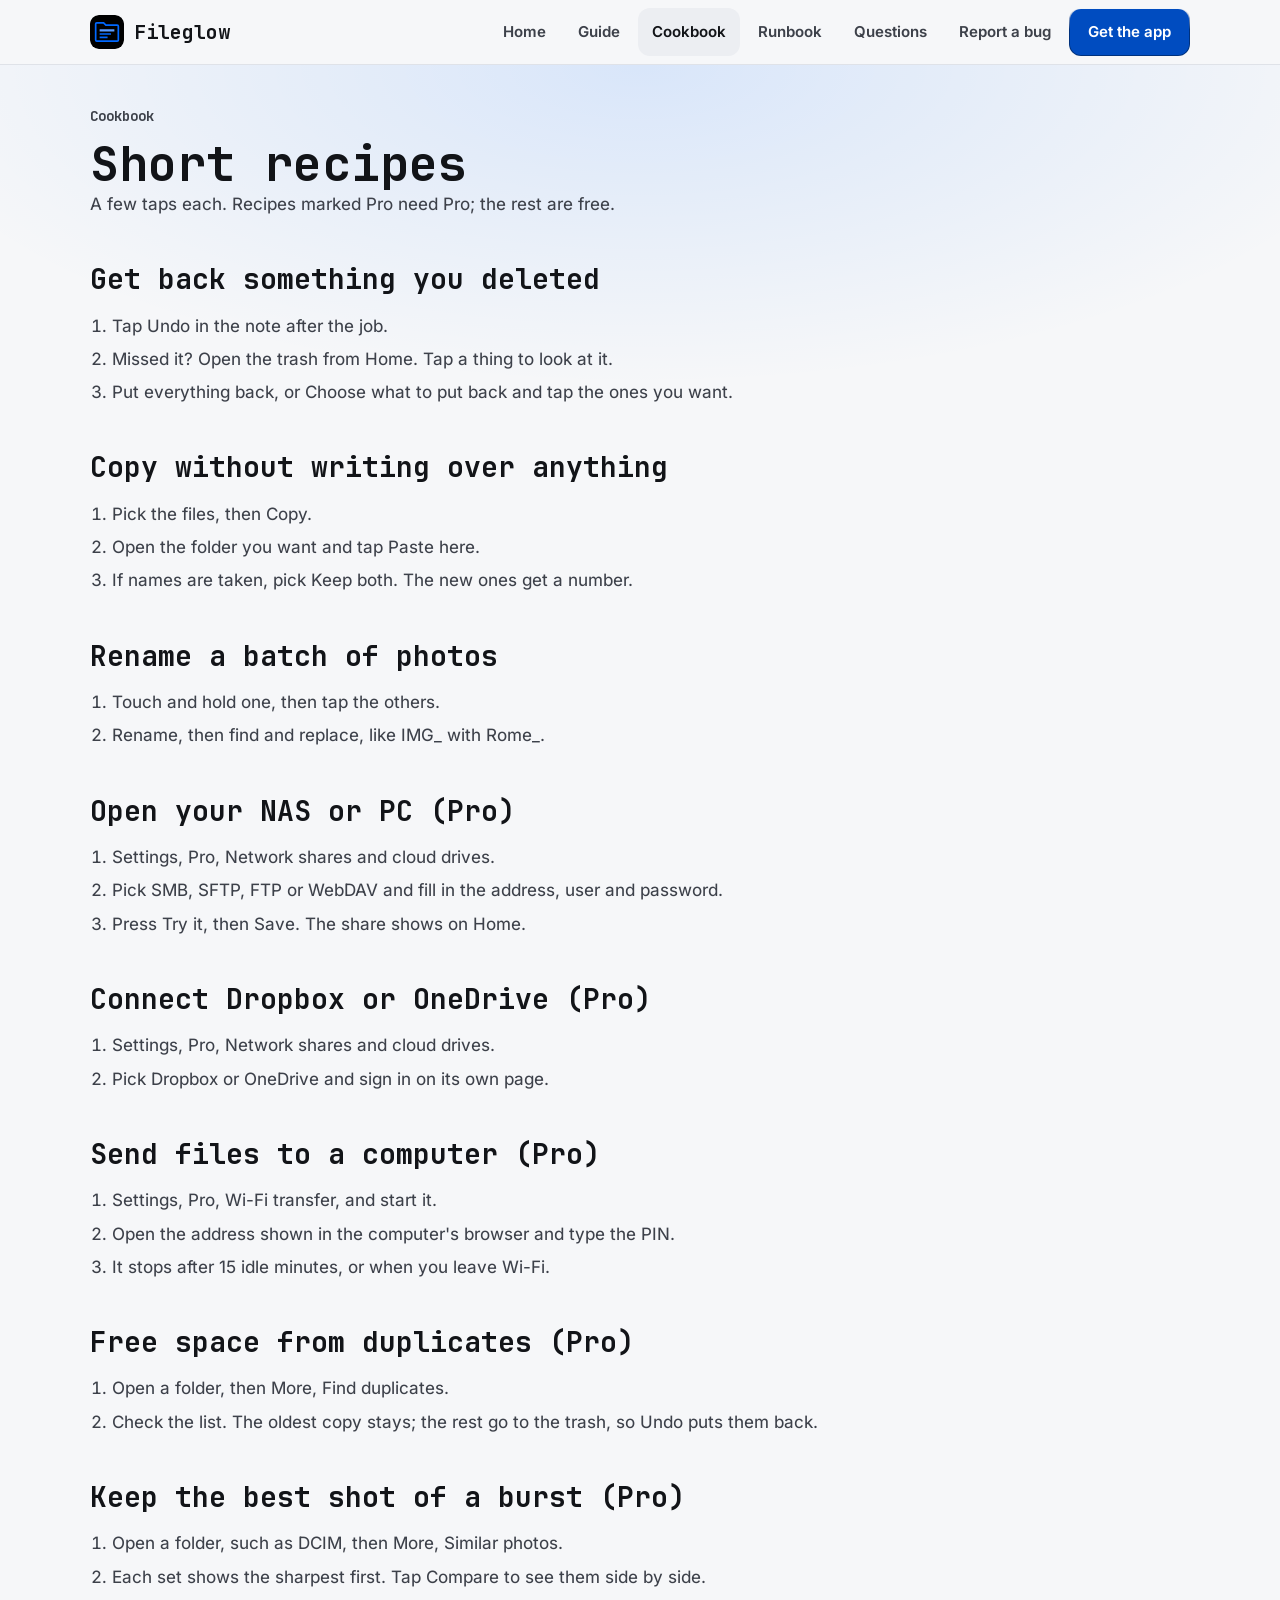
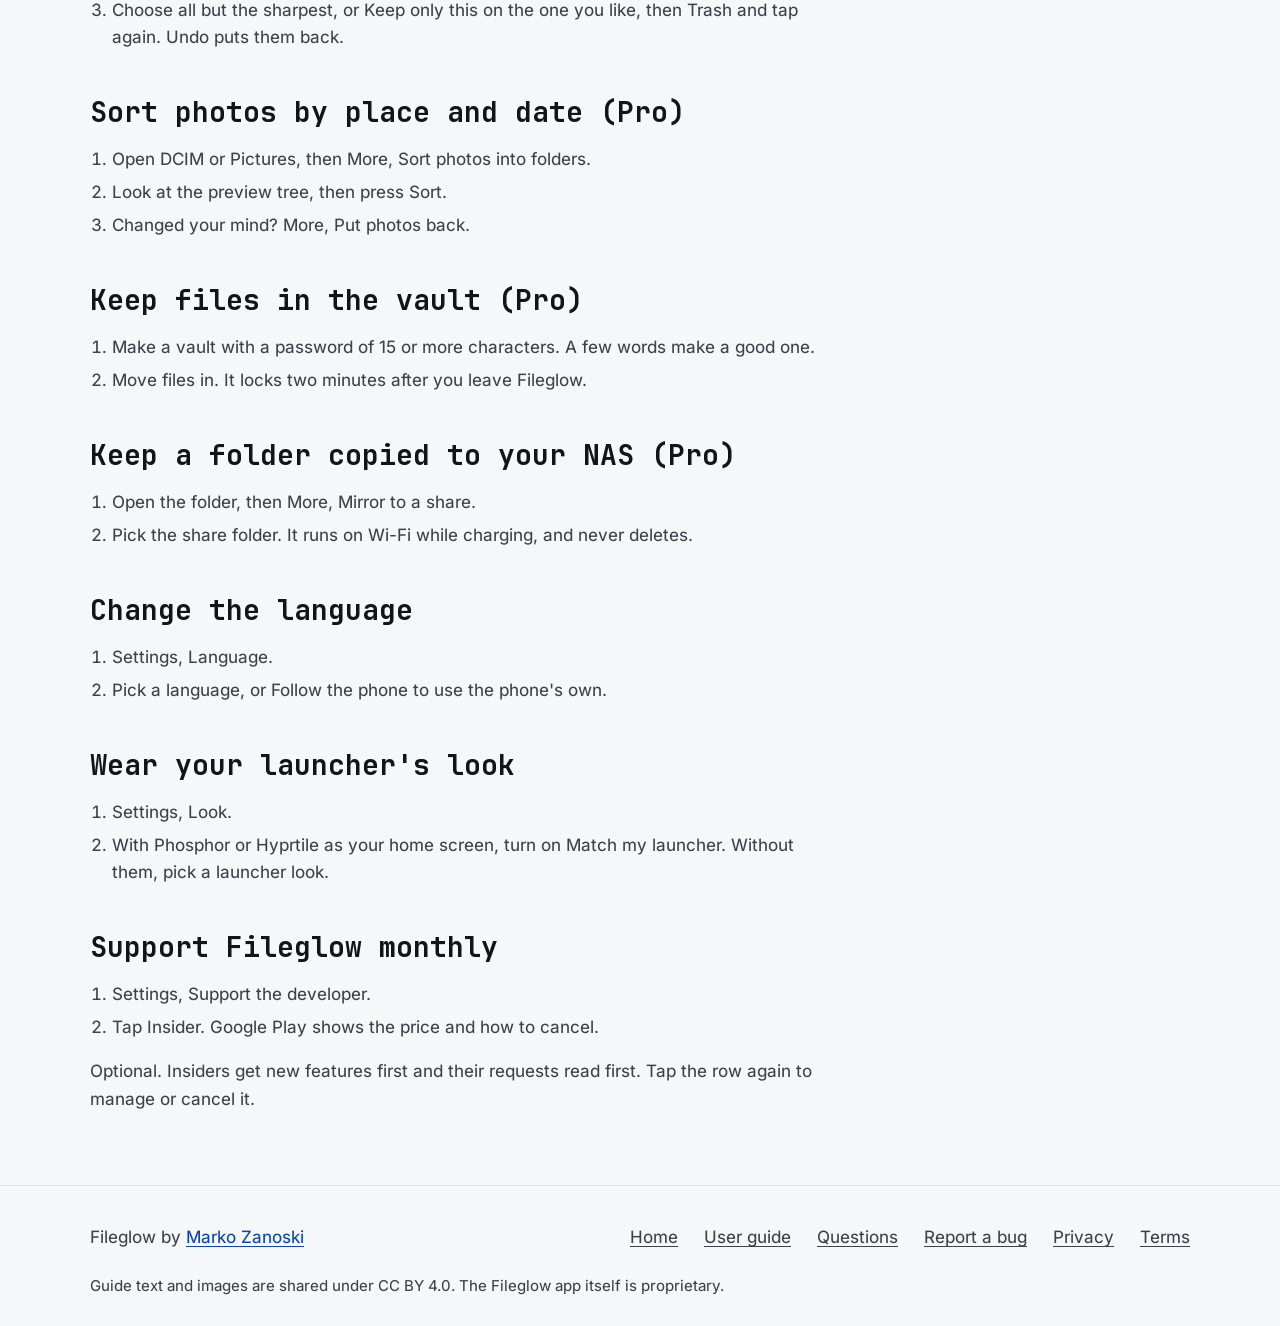
==== commit aa2987e7: "Guide: New in 1.28, Settings Language row and how to change the language" ====
--- a/docs/cookbook.html
+++ b/docs/cookbook.html
@@ -290,7 +290,7 @@
 <header class="bar">
   <div class="wrap">
     <a class="brand" href="index.html"><img src="img/icon.svg" alt="" width="34" height="34"><span>Fileglow</span></a>
-    <nav aria-label="Guide pages"><a class="hide-s" href="index.html">Home</a><a class="hide-s" href="guide.html">Guide</a><a class="hide-s" href="cookbook.html" aria-current="page">Cookbook</a><a class="hide-s" href="runbook.html">Runbook</a><a class="hide-s" href="faq.html">Questions</a><a class="hide-s" href="report.html">Report a bug</a><a class="key" href="https://play.google.com/store/apps/details?id=com.zanoshky.fileglow">Get the app</a></nav>
+    <nav aria-label="Guide pages"><a class="hide-s" href="index.html">Home</a><a class="hide-s" href="guide.html">Guide</a><a class="hide-s" href="cookbook.html" aria-current="page">Cookbook</a><a class="hide-s" href="runbook.html">Runbook</a><a class="hide-s" href="faq.html">Questions</a><a class="hide-s" href="report.html">Report a bug</a><a class="key" href="https://play.google.com/store/apps/details?id=com.zanoshky.fileglow&amp;referrer=utm_source%3Dgithub%26utm_medium%3Dguide%26utm_campaign%3Dfileglow-2026-11">Get the app</a></nav>
   </div>
 </header>
 <main id="main" class="page">
@@ -333,6 +333,9 @@
 
     <h2>Keep a folder copied to your NAS (Pro)</h2>
     <ol><li>Open the folder, then More, Mirror to a share.</li><li>Pick the share folder. It runs on Wi-Fi while charging, and never deletes.</li></ol>
+
+    <h2>Change the language</h2>
+    <ol><li>Settings, Language.</li><li>Pick a language, or Follow the phone to use the phone's own.</li></ol>
 
     <h2>Wear your launcher's look</h2>
     <ol><li>Settings, Look.</li><li>With Phosphor or Hyprtile as your home screen, turn on Match my launcher. Without them, pick a launcher look.</li></ol>
